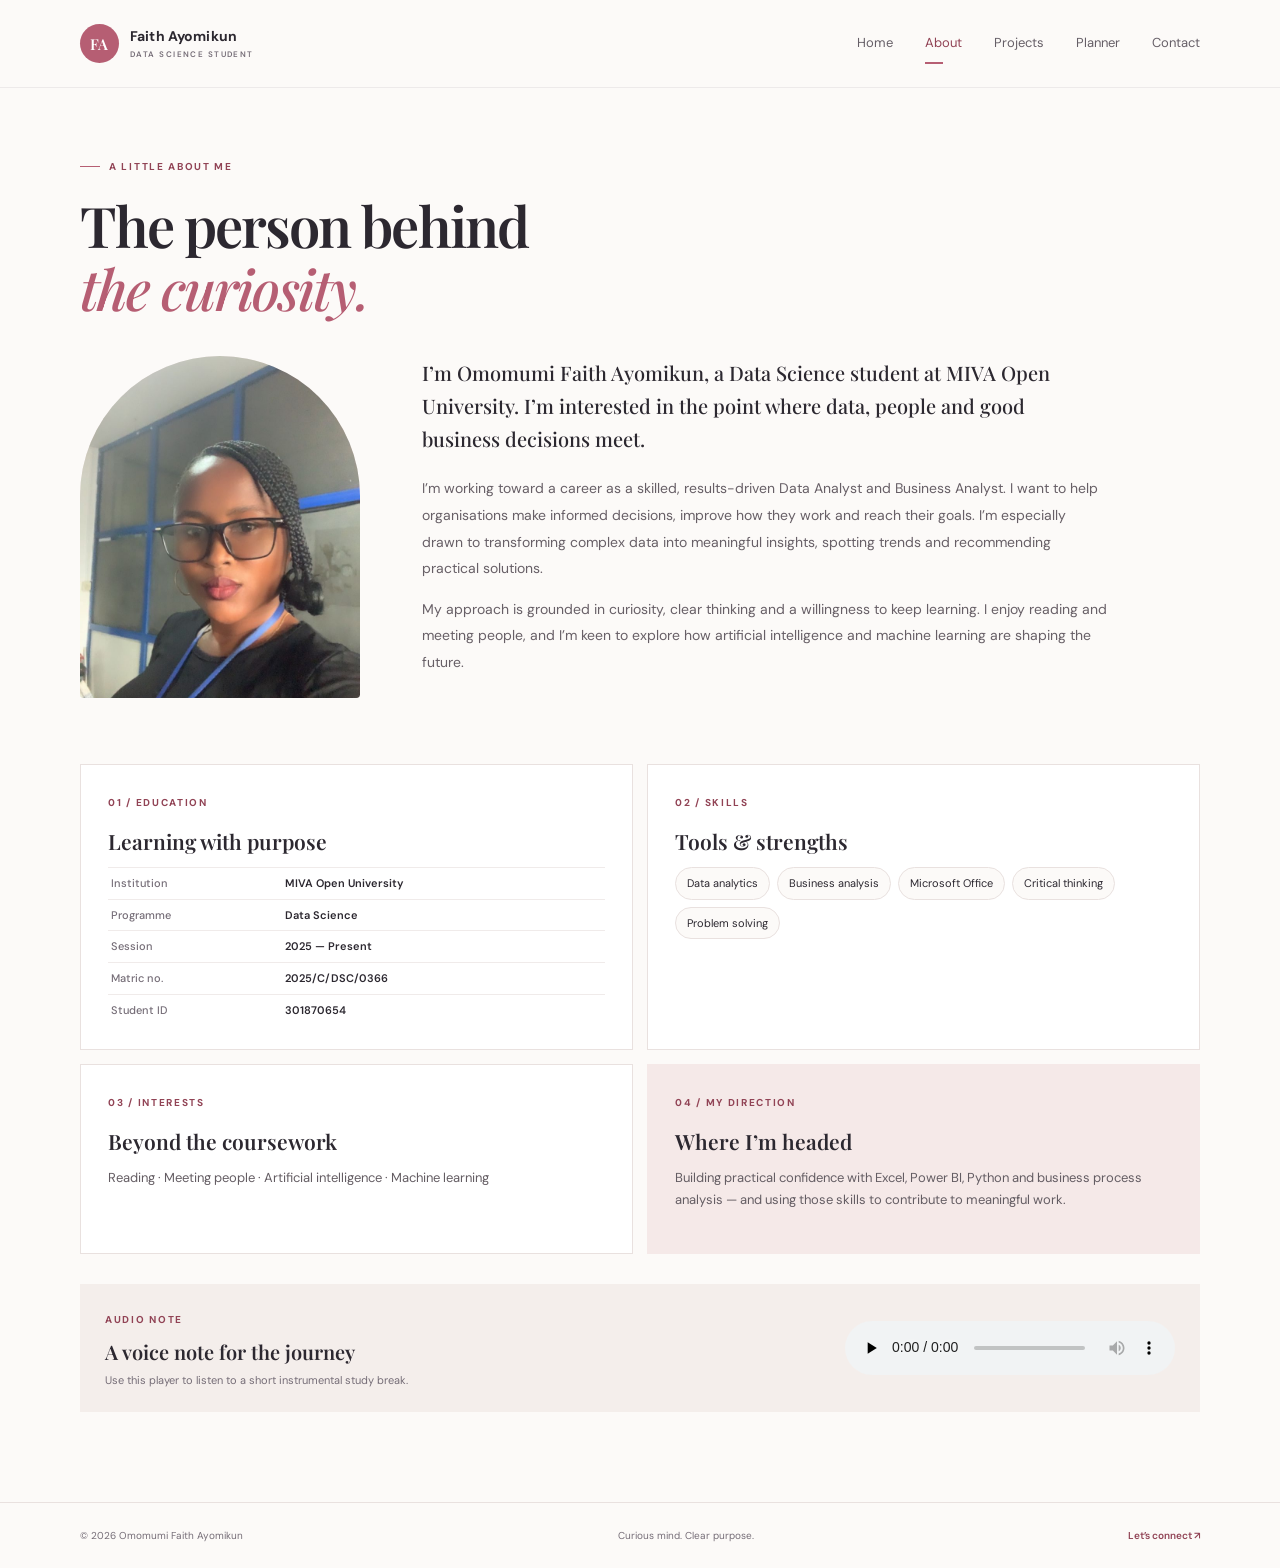
==== about.html @ 812295af "done" ====
<!doctype html><html lang="en"><head><meta charset="utf-8"><meta name="viewport" content="width=device-width, initial-scale=1"><meta name="description" content="About Omomumi Faith Ayomikun, her education, skills and aspirations."><title>About | Omomumi Faith Ayomikun</title><link rel="preconnect" href="https://fonts.googleapis.com"><link rel="preconnect" href="https://fonts.gstatic.com" crossorigin><link href="https://fonts.googleapis.com/css2?family=DM+Sans:wght@400;500;600;700&family=Playfair+Display:wght@500;600;700&display=swap" rel="stylesheet"><link rel="stylesheet" href="css/style.css"><script src="js/script.js" defer></script></head><body><header class="site-header"><a class="brand" href="index.html"><span class="brand-mark">FA</span><span>Faith Ayomikun<small>DATA SCIENCE STUDENT</small></span></a><button class="menu-toggle" aria-label="Open navigation" aria-expanded="false">☰</button><nav class="nav"><a href="index.html">Home</a><a class="active" href="about.html">About</a><a href="projects.html">Projects</a><a href="planner.html">Planner</a><a href="contact.html">Contact</a></nav></header><main class="wrap inner-page"><p class="eyebrow"><span></span> A LITTLE ABOUT ME</p><h1 class="page-title">The person behind<br><em>the curiosity.</em></h1><div class="about-layout"><div class="about-photo"><img src="assets/faith.jpg" alt="Omomumi Faith Ayomikun"></div><div class="about-text"><p class="lead">I’m Omomumi Faith Ayomikun, a Data Science student at MIVA Open University. I’m interested in the point where data, people and good business decisions meet.</p><p>I’m working toward a career as a skilled, results-driven Data Analyst and Business Analyst. I want to help organisations make informed decisions, improve how they work and reach their goals. I’m especially drawn to transforming complex data into meaningful insights, spotting trends and recommending practical solutions.</p><p>My approach is grounded in curiosity, clear thinking and a willingness to keep learning. I enjoy reading and meeting people, and I’m keen to explore how artificial intelligence and machine learning are shaping the future.</p></div></div><section class="detail-grid"><article class="detail-card"><span class="card-number">01 / EDUCATION</span><h2>Learning with purpose</h2><table class="academic-table"><tbody><tr><th>Institution</th><td>MIVA Open University</td></tr><tr><th>Programme</th><td>Data Science</td></tr><tr><th>Session</th><td>2025 — Present</td></tr><tr><th>Matric no.</th><td>2025/C/DSC/0366</td></tr><tr><th>Student ID</th><td>301870654</td></tr></tbody></table></article><article class="detail-card"><span class="card-number">02 / SKILLS</span><h2>Tools & strengths</h2><div class="skill-list"><span>Data analytics</span><span>Business analysis</span><span>Microsoft Office</span><span>Critical thinking</span><span>Problem solving</span></div></article><article class="detail-card"><span class="card-number">03 / INTERESTS</span><h2>Beyond the coursework</h2><p>Reading · Meeting people · Artificial intelligence · Machine learning</p></article><article class="detail-card aspiration"><span class="card-number">04 / MY DIRECTION</span><h2>Where I’m headed</h2><p>Building practical confidence with Excel, Power BI, Python and business process analysis — and using those skills to contribute to meaningful work.</p></article></section><section class="audio-note"><div><span class="card-number">AUDIO NOTE</span><h2>A voice note for the journey</h2><p>Use this player to listen to a short instrumental study break.</p></div><audio controls preload="none" aria-label="Short instrumental study break"><source src="assets/study-break.wav" type="audio/wav">Your browser does not support audio playback.</audio></section></main><footer class="site-footer"><div class="wrap footer-inner"><span>© <span data-year></span> Omomumi Faith Ayomikun</span><span>Curious mind. Clear purpose.</span><a href="contact.html">Let’s connect ↗</a></div></footer></body></html>
---- css/style.css ----
:root{--ink:#2c2830;--muted:#756d77;--rose:#b65e73;--rose-dark:#914355;--blush:#f5e9e8;--paper:#fcfaf8;--white:#fff;--line:#e9e1df;--sage:#e8eee7;--lilac:#eeebf4;--serif:'Playfair Display',Georgia,serif;--sans:'DM Sans',Arial,sans-serif}*{box-sizing:border-box}html{scroll-behavior:smooth}body{margin:0;background:var(--paper);color:var(--ink);font-family:var(--sans);font-size:15px;line-height:1.7}a{color:inherit;text-decoration:none}button,input,textarea{font:inherit}.wrap{width:min(1120px,calc(100% - 48px));margin-inline:auto}.site-header{height:88px;padding:0 max(24px,calc((100% - 1120px)/2));display:flex;align-items:center;justify-content:space-between;border-bottom:1px solid rgba(44,40,48,.07);background:rgba(252,250,248,.94);position:relative;z-index:5}.brand{display:flex;align-items:center;gap:11px;font-weight:700;font-size:14px;line-height:1.2;letter-spacing:.01em}.brand-mark{width:39px;height:39px;background:var(--rose);border-radius:50%;color:#fff;display:grid;place-items:center;font-family:var(--serif);font-size:15px;font-weight:600}.brand small{display:block;font-size:8px;letter-spacing:.18em;color:var(--muted);font-weight:600;margin-top:5px}.nav{display:flex;gap:32px;align-items:center}.nav a{font-size:13px;color:#665f67;transition:color .2s;position:relative}.nav a:hover,.nav a.active{color:var(--rose-dark)}.nav a.active:after{content:'';position:absolute;bottom:-9px;left:0;width:18px;height:2px;background:var(--rose)}.menu-toggle{display:none;border:0;background:none;color:var(--ink);font-size:24px}.hero{display:grid;grid-template-columns:1.05fr .95fr;gap:80px;align-items:center;padding-top:72px;padding-bottom:80px;min-height:620px}.eyebrow,.section-kicker,.card-number{font-size:10px;letter-spacing:.17em;font-weight:700;color:var(--rose-dark)}.eyebrow{display:flex;gap:9px;align-items:center}.eyebrow span{display:inline-block;width:20px;height:1px;background:var(--rose)}h1,h2,p{margin-top:0}.hero h1,.page-title{font:600 clamp(42px,5vw,66px)/1.12 var(--serif);letter-spacing:-.035em;margin:27px 0 18px}.hero h1 em,.page-title em,.home-about h2 em{font-weight:500;color:var(--rose);font-style:italic}.intro{font-size:17px;line-height:1.8;color:#615b62;max-width:475px}.intro strong{color:var(--ink);font-weight:600}.hero-actions{display:flex;align-items:center;gap:27px;margin-top:29px}.button{border:0;background:var(--rose);color:white;border-radius:3px;padding:13px 20px;display:inline-flex;align-items:center;justify-content:center;gap:19px;font-size:12px;font-weight:600;cursor:pointer;transition:background .2s,transform .2s}.button:hover{background:var(--rose-dark);transform:translateY(-2px)}.text-link,.under-link{font-size:12px;font-weight:600}.text-link span,.under-link span{color:var(--rose);margin-left:7px}.quick-facts{display:flex;gap:30px;margin-top:58px;padding-top:19px;border-top:1px solid var(--line)}.quick-facts div{display:flex;flex-direction:column}.quick-facts strong{font-size:12px;font-weight:600}.quick-facts span{color:var(--muted);font-size:10px;margin-top:2px}.portrait-wrap{position:relative;width:min(100%,405px);justify-self:end;padding:0 17px 18px 0}.portrait-frame{height:490px;background:var(--blush);overflow:hidden;position:relative;border-radius:190px 190px 4px 4px}.portrait-frame img{width:100%;height:100%;object-fit:cover;object-position:center 31%;display:block;filter:saturate(.86)}.portrait-wrap:after{content:'';position:absolute;inset:13px 0 0 13px;border:1px solid #d9b4b7;border-radius:190px 190px 4px 4px;z-index:-1}.portrait-note{position:absolute;bottom:45px;left:-52px;background:#fff;padding:15px 19px;box-shadow:0 8px 35px #382d3212;display:flex;align-items:center;gap:12px;font:12px/1.55 var(--serif);color:#514850}.note-star{color:var(--rose);font-size:22px}.decor-one{position:absolute;right:-21px;top:34px;color:var(--rose);font-size:30px}.home-about{background:#f4eeeb;padding:58px 0 66px}.home-about-inner>.eyebrow{margin-bottom:25px}.home-about-grid{display:grid;grid-template-columns:1fr 1fr;gap:90px;align-items:center}.home-about h2,.home-next h2{font:600 36px/1.25 var(--serif);margin:0}.home-about-grid p{color:#665e64;max-width:440px;line-height:1.9}.under-link{display:inline-block;border-bottom:1px solid #c89ca4;padding-bottom:5px}.home-next{padding-top:65px;padding-bottom:72px;display:grid;grid-template-columns:1fr 1fr;gap:80px;align-items:center}.home-next h2{margin:15px 0}.home-next p{color:var(--muted);max-width:430px}.topic-pills{display:flex;flex-wrap:wrap;gap:10px;justify-content:flex-start}.topic-pills span,.skill-list span{font-size:11px;padding:9px 15px;border:1px solid var(--line);border-radius:30px;background:white}.site-footer{border-top:1px solid var(--line);padding:24px 0;color:var(--muted);font-size:10px}.footer-inner{display:flex;align-items:center;justify-content:space-between}.footer-inner a{color:var(--rose-dark);font-weight:600}.inner-page{padding-top:70px;padding-bottom:90px;min-height:calc(100vh - 150px)}.page-title{font-size:56px;margin:19px 0 22px}.about-layout{display:grid;grid-template-columns:280px 1fr;gap:62px;align-items:start;margin:37px 0 66px}.about-photo{height:342px;overflow:hidden;background:var(--blush);border-radius:150px 150px 4px 4px}.about-photo img{width:100%;height:100%;object-fit:cover;object-position:center 30%}.about-text{max-width:685px;color:#675f66;font-size:14px;line-height:1.9}.about-text .lead{font:500 20px/1.65 var(--serif);color:var(--ink)}.detail-grid{display:grid;grid-template-columns:1fr 1fr;gap:14px}.detail-card{background:white;border:1px solid var(--line);padding:24px 27px;min-height:190px}.detail-card h2{font:600 21px var(--serif);margin:12px 0}.detail-card p{font-size:13px;color:#645d63;margin-bottom:8px}.detail-card .muted{font-size:11px;color:var(--muted)}.skill-list{display:flex;flex-wrap:wrap;gap:7px}.skill-list span{padding:6px 11px;background:var(--paper)}.aspiration{background:var(--blush);border-color:var(--blush)}.page-intro{max-width:570px;color:var(--muted);line-height:1.8;margin-bottom:38px}.project-grid{display:grid;grid-template-columns:repeat(3,1fr);gap:20px}.project-card{background:#fff;border:1px solid var(--line);transition:transform .25s,box-shadow .25s}.project-card:hover{transform:translateY(-4px);box-shadow:0 14px 32px #342b3010}.project-art{height:240px;position:relative;overflow:hidden;padding:18px 20px}.art-rose{background:#f2dfe0;color:#975b67}.art-lilac{background:#e7e1ef;color:#756487}.art-sage{background:#e3ebe2;color:#627760}.art-label{font-size:9px;letter-spacing:.15em;font-weight:700;opacity:.8}.chart-bars{position:absolute;inset:82px 28px 54px;display:flex;align-items:end;gap:12px;border-bottom:1px solid currentColor}.chart-bars i{flex:1;height:var(--h);background:currentColor;opacity:.48;border-radius:4px 4px 0 0}.art-caption{position:absolute;left:21px;bottom:15px;font:500 18px/1.2 var(--serif)}.dash-mock{position:absolute;left:50%;top:55px;transform:translateX(-50%);width:74%;background:#ffffff9c;border-radius:8px;padding:14px 17px 3px}.dash-stat{display:flex;justify-content:space-between;align-items:center}.dash-stat small{font-size:7px;letter-spacing:.12em}.dash-stat strong{font-size:19px}.dash-mock svg{width:100%;height:80px;color:#8b769e}.process-flow{position:absolute;top:76px;left:19px;right:19px;display:flex;justify-content:center;align-items:center;gap:8px}.process-flow span{background:#fff9;padding:8px 9px;border-radius:2px;font-size:9px}.process-flow b{font-size:11px}.project-body{padding:21px 21px 23px}.project-type{font-size:8px;letter-spacing:.13em;color:var(--rose-dark);font-weight:700}.project-body h2{font:600 21px var(--serif);margin:10px 0}.project-body p{font-size:12px;color:var(--muted);line-height:1.8;min-height:67px}.project-body .under-link{font-size:10px}.project-note{font-size:11px;color:var(--muted);margin-top:24px}.planner-page .page-intro{margin-bottom:30px}.planner-card{max-width:820px;margin:0 auto;background:white;border:1px solid var(--line);padding:30px 34px}.planner-top{display:flex;justify-content:space-between;align-items:center;border-bottom:1px solid var(--line);padding-bottom:20px}.planner-top h2,.form-heading h2{font:600 25px var(--serif);margin:7px 0 0}.task-count{display:flex;align-items:baseline;gap:7px;color:var(--muted);font-size:11px}.task-count strong{font:600 26px var(--serif);color:var(--rose)}.task-form{display:grid;grid-template-columns:1fr 150px auto;gap:10px;margin:23px 0}.task-form input,.contact-form input,.contact-form textarea{border:1px solid var(--line);background:#fdfcfb;padding:12px 13px;color:var(--ink);outline:none;border-radius:2px;font-size:12px}.task-form input:focus,.contact-form input:focus,.contact-form textarea:focus{border-color:#c88e9a;box-shadow:0 0 0 3px #b65e7312}.task-form input[type=date]{font-size:11px;color:var(--muted)}.task-form .button{padding:10px 16px}.task-list{list-style:none;padding:0;margin:0}.task-item{display:flex;align-items:center;gap:13px;padding:14px 4px;border-bottom:1px solid #f0ebea}.task-item input[type=checkbox]{accent-color:var(--rose);width:16px;height:16px}.task-text{flex:1;font-size:13px}.task-item.completed .task-text{text-decoration:line-through;color:#aaa}.task-due{font-size:10px;color:var(--muted)}.delete-task{border:0;background:none;color:#9c888c;font-size:18px;cursor:pointer}.empty-state{text-align:center;padding:29px 0;color:var(--muted);font-size:12px}.empty-state>span{font-size:25px;color:#c68c98}.empty-state p{margin:6px 0}.planner-foot{border-top:1px solid var(--line);padding-top:15px;display:flex;justify-content:space-between;align-items:center;font-size:10px;color:var(--muted)}.quiet-button{border:0;background:none;color:var(--rose-dark);font-size:10px;cursor:pointer}.contact-layout{display:grid;grid-template-columns:1fr 1fr;gap:90px;align-items:start;margin-top:20px}.contact-layout .page-title{margin-top:0}.contact-detail{display:flex;gap:13px;align-items:center;margin-top:21px}.contact-icon{width:34px;height:34px;border-radius:50%;background:var(--blush);color:var(--rose);display:grid;place-items:center}.contact-detail small{display:block;font-size:9px;letter-spacing:.15em;color:var(--muted);font-weight:700}.contact-detail div> :last-child{font-size:12px}.contact-form{background:white;border:1px solid var(--line);padding:28px 30px}.form-heading{margin-bottom:19px}.contact-form>label{font-size:11px;font-weight:600;display:block;margin:13px 0 5px}.contact-form input,.contact-form textarea{display:block;width:100%;resize:vertical}.contact-form .button{margin-top:8px}.form-feedback{font-size:11px;min-height:17px;margin:8px 0;color:#a34051}.form-feedback.success{color:#517650}.form-note{font-size:9px;color:#958c92;margin:14px 0 0}.sr-only{position:absolute;width:1px;height:1px;padding:0;margin:-1px;overflow:hidden;clip:rect(0,0,0,0);white-space:nowrap;border:0}body{animation:fade-in .45s ease both}@keyframes fade-in{from{opacity:.65;transform:translateY(3px)}to{opacity:1;transform:none}}@media(max-width:800px){.hero{gap:35px;min-height:unset;padding-top:54px;padding-bottom:60px}.portrait-frame{height:400px}.quick-facts{gap:16px}.home-about-grid,.home-next{gap:36px}.about-layout{grid-template-columns:220px 1fr;gap:35px}.project-grid{gap:12px}.project-art{height:200px}.project-body{padding:17px}.contact-layout{gap:35px}}@media(max-width:640px){.wrap{width:min(100% - 36px,500px)}.site-header{height:72px;padding:0 18px}.menu-toggle{display:block}.nav{display:none;position:absolute;top:71px;left:0;right:0;background:var(--paper);padding:18px 22px 22px;border-bottom:1px solid var(--line);flex-direction:column;align-items:flex-start;gap:17px}.nav.open{display:flex}.nav a.active:after{display:none}.hero{grid-template-columns:1fr;gap:38px;padding-top:42px;padding-bottom:46px}.hero h1,.page-title{font-size:45px}.intro{font-size:15px}.hero-actions{gap:18px;flex-wrap:wrap}.quick-facts{justify-content:space-between;margin-top:37px;gap:10px}.quick-facts strong{font-size:10px}.quick-facts span{font-size:9px}.portrait-wrap{width:min(82%,330px);justify-self:center;margin-right:7px}.portrait-frame{height:390px}.portrait-note{left:-35px;bottom:36px;padding:12px}.decor-one{right:-20px}.home-about{padding:42px 0}.home-about-grid,.home-next{grid-template-columns:1fr;gap:20px}.home-about h2,.home-next h2{font-size:30px}.home-next{padding-top:44px;padding-bottom:50px}.footer-inner{flex-wrap:wrap;gap:10px}.footer-inner span:nth-child(2){display:none}.inner-page{padding-top:45px;padding-bottom:60px}.about-layout{grid-template-columns:1fr;gap:23px;margin:25px 0 40px}.about-photo{width:210px;height:265px}.about-text .lead{font-size:18px}.detail-grid{grid-template-columns:1fr}.detail-card{min-height:unset}.project-grid{grid-template-columns:1fr}.project-art{height:235px}.project-body p{min-height:unset}.page-intro{margin-bottom:27px}.planner-card{padding:20px 17px}.planner-top{align-items:flex-start;gap:12px}.planner-top h2{font-size:20px}.task-form{grid-template-columns:1fr 1fr}.task-form input:first-of-type{grid-column:1/-1}.task-form .button{grid-column:1/-1}.contact-layout{grid-template-columns:1fr;gap:32px}.contact-form{padding:22px 19px}.contact-layout .page-title{font-size:43px}}@media(prefers-reduced-motion:reduce){*,*:before,*:after{scroll-behavior:auto!important;animation-duration:.01ms!important;animation-iteration-count:1!important;transition-duration:.01ms!important}}
.academic-table{border-collapse:collapse;width:100%;font-size:11px}.academic-table th,.academic-table td{text-align:left;border-top:1px solid #f0ebea;padding:6px 3px}.academic-table th{color:var(--muted);font-weight:500;width:35%}.academic-table td{font-weight:600}.audio-note{margin-top:30px;padding:22px 25px;background:#f4eeeb;display:flex;align-items:center;justify-content:space-between;gap:20px}.audio-note h2{font:600 20px var(--serif);margin:6px 0}.audio-note p{font-size:11px;color:var(--muted);margin:0}.audio-note audio{width:min(100%,330px)}@media(max-width:640px){.audio-note{align-items:flex-start;flex-direction:column}}
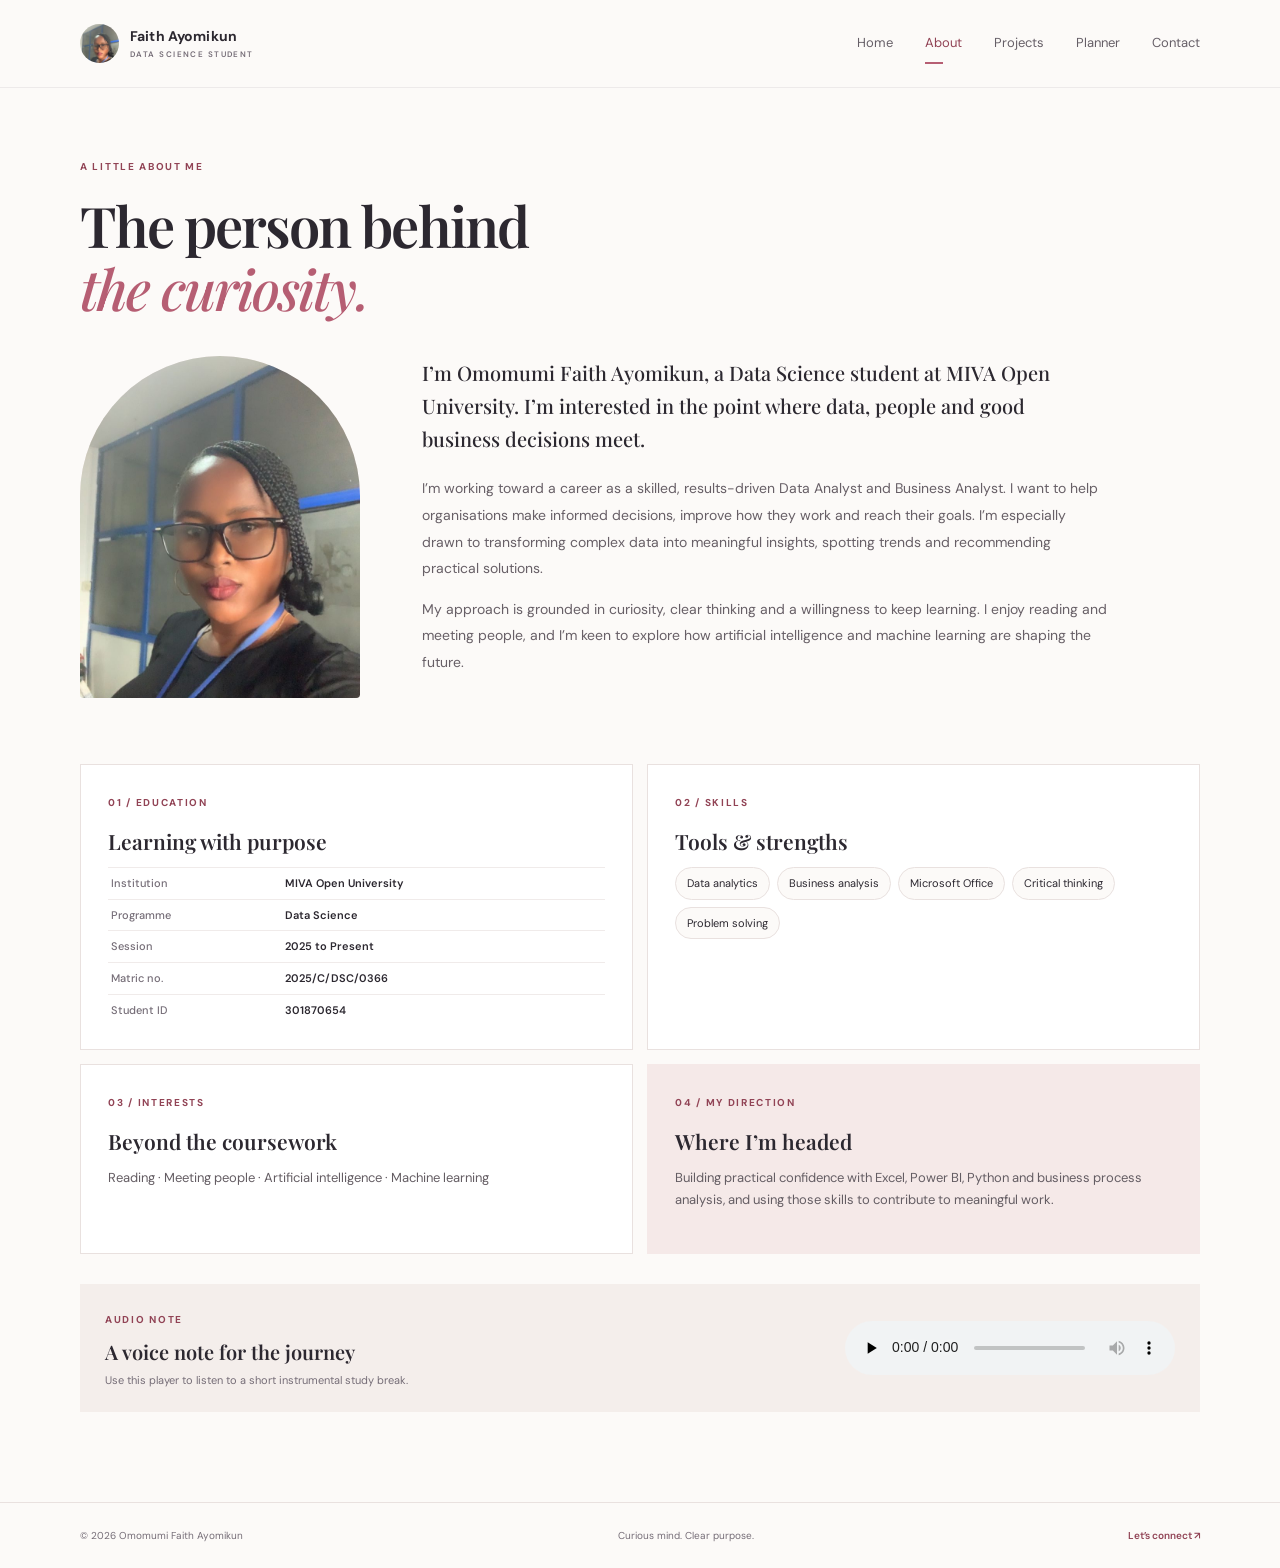
==== commit 6c063f90: "done" ====
--- a/about.html
+++ b/about.html
@@ -1 +1 @@
-<!doctype html><html lang="en"><head><meta charset="utf-8"><meta name="viewport" content="width=device-width, initial-scale=1"><meta name="description" content="About Omomumi Faith Ayomikun, her education, skills and aspirations."><title>About | Omomumi Faith Ayomikun</title><link rel="preconnect" href="https://fonts.googleapis.com"><link rel="preconnect" href="https://fonts.gstatic.com" crossorigin><link href="https://fonts.googleapis.com/css2?family=DM+Sans:wght@400;500;600;700&family=Playfair+Display:wght@500;600;700&display=swap" rel="stylesheet"><link rel="stylesheet" href="css/style.css"><script src="js/script.js" defer></script></head><body><header class="site-header"><a class="brand" href="index.html"><span class="brand-mark">FA</span><span>Faith Ayomikun<small>DATA SCIENCE STUDENT</small></span></a><button class="menu-toggle" aria-label="Open navigation" aria-expanded="false">☰</button><nav class="nav"><a href="index.html">Home</a><a class="active" href="about.html">About</a><a href="projects.html">Projects</a><a href="planner.html">Planner</a><a href="contact.html">Contact</a></nav></header><main class="wrap inner-page"><p class="eyebrow"><span></span> A LITTLE ABOUT ME</p><h1 class="page-title">The person behind<br><em>the curiosity.</em></h1><div class="about-layout"><div class="about-photo"><img src="assets/faith.jpg" alt="Omomumi Faith Ayomikun"></div><div class="about-text"><p class="lead">I’m Omomumi Faith Ayomikun, a Data Science student at MIVA Open University. I’m interested in the point where data, people and good business decisions meet.</p><p>I’m working toward a career as a skilled, results-driven Data Analyst and Business Analyst. I want to help organisations make informed decisions, improve how they work and reach their goals. I’m especially drawn to transforming complex data into meaningful insights, spotting trends and recommending practical solutions.</p><p>My approach is grounded in curiosity, clear thinking and a willingness to keep learning. I enjoy reading and meeting people, and I’m keen to explore how artificial intelligence and machine learning are shaping the future.</p></div></div><section class="detail-grid"><article class="detail-card"><span class="card-number">01 / EDUCATION</span><h2>Learning with purpose</h2><table class="academic-table"><tbody><tr><th>Institution</th><td>MIVA Open University</td></tr><tr><th>Programme</th><td>Data Science</td></tr><tr><th>Session</th><td>2025 — Present</td></tr><tr><th>Matric no.</th><td>2025/C/DSC/0366</td></tr><tr><th>Student ID</th><td>301870654</td></tr></tbody></table></article><article class="detail-card"><span class="card-number">02 / SKILLS</span><h2>Tools & strengths</h2><div class="skill-list"><span>Data analytics</span><span>Business analysis</span><span>Microsoft Office</span><span>Critical thinking</span><span>Problem solving</span></div></article><article class="detail-card"><span class="card-number">03 / INTERESTS</span><h2>Beyond the coursework</h2><p>Reading · Meeting people · Artificial intelligence · Machine learning</p></article><article class="detail-card aspiration"><span class="card-number">04 / MY DIRECTION</span><h2>Where I’m headed</h2><p>Building practical confidence with Excel, Power BI, Python and business process analysis — and using those skills to contribute to meaningful work.</p></article></section><section class="audio-note"><div><span class="card-number">AUDIO NOTE</span><h2>A voice note for the journey</h2><p>Use this player to listen to a short instrumental study break.</p></div><audio controls preload="none" aria-label="Short instrumental study break"><source src="assets/study-break.wav" type="audio/wav">Your browser does not support audio playback.</audio></section></main><footer class="site-footer"><div class="wrap footer-inner"><span>© <span data-year></span> Omomumi Faith Ayomikun</span><span>Curious mind. Clear purpose.</span><a href="contact.html">Let’s connect ↗</a></div></footer></body></html>
+<!doctype html><html lang="en"><head><meta charset="utf-8"><meta name="viewport" content="width=device-width, initial-scale=1"><meta name="description" content="About Omomumi Faith Ayomikun, her education, skills and aspirations."><title>About | Omomumi Faith Ayomikun</title><link rel="preconnect" href="https://fonts.googleapis.com"><link rel="preconnect" href="https://fonts.gstatic.com" crossorigin><link href="https://fonts.googleapis.com/css2?family=DM+Sans:wght@400;500;600;700&family=Playfair+Display:wght@500;600;700&display=swap" rel="stylesheet"><link rel="stylesheet" href="css/style.css"><script src="js/script.js" defer></script></head><body><header class="site-header"><a class="brand" href="index.html"><img class="brand-mark" src="assets/faith.jpg" alt=""><span>Faith Ayomikun<small>DATA SCIENCE STUDENT</small></span></a><button class="menu-toggle" aria-label="Open navigation" aria-expanded="false">☰</button><nav class="nav"><a href="index.html">Home</a><a class="active" href="about.html">About</a><a href="projects.html">Projects</a><a href="planner.html">Planner</a><a href="contact.html">Contact</a></nav></header><main class="wrap inner-page"><p class="eyebrow">A LITTLE ABOUT ME</p><h1 class="page-title">The person behind<br><em>the curiosity.</em></h1><div class="about-layout"><div class="about-photo"><img src="assets/faith.jpg" alt="Omomumi Faith Ayomikun"></div><div class="about-text"><p class="lead">I’m Omomumi Faith Ayomikun, a Data Science student at MIVA Open University. I’m interested in the point where data, people and good business decisions meet.</p><p>I’m working toward a career as a skilled, results-driven Data Analyst and Business Analyst. I want to help organisations make informed decisions, improve how they work and reach their goals. I’m especially drawn to transforming complex data into meaningful insights, spotting trends and recommending practical solutions.</p><p>My approach is grounded in curiosity, clear thinking and a willingness to keep learning. I enjoy reading and meeting people, and I’m keen to explore how artificial intelligence and machine learning are shaping the future.</p></div></div><section class="detail-grid"><article class="detail-card"><span class="card-number">01 / EDUCATION</span><h2>Learning with purpose</h2><table class="academic-table"><tbody><tr><th>Institution</th><td>MIVA Open University</td></tr><tr><th>Programme</th><td>Data Science</td></tr><tr><th>Session</th><td>2025 to Present</td></tr><tr><th>Matric no.</th><td>2025/C/DSC/0366</td></tr><tr><th>Student ID</th><td>301870654</td></tr></tbody></table></article><article class="detail-card"><span class="card-number">02 / SKILLS</span><h2>Tools & strengths</h2><div class="skill-list"><span>Data analytics</span><span>Business analysis</span><span>Microsoft Office</span><span>Critical thinking</span><span>Problem solving</span></div></article><article class="detail-card"><span class="card-number">03 / INTERESTS</span><h2>Beyond the coursework</h2><p>Reading · Meeting people · Artificial intelligence · Machine learning</p></article><article class="detail-card aspiration"><span class="card-number">04 / MY DIRECTION</span><h2>Where I’m headed</h2><p>Building practical confidence with Excel, Power BI, Python and business process analysis, and using those skills to contribute to meaningful work.</p></article></section><section class="audio-note"><div><span class="card-number">AUDIO NOTE</span><h2>A voice note for the journey</h2><p>Use this player to listen to a short instrumental study break.</p></div><audio controls preload="none" aria-label="Short instrumental study break"><source src="assets/study-break.wav" type="audio/wav">Your browser does not support audio playback.</audio></section></main><footer class="site-footer"><div class="wrap footer-inner"><span>© <span data-year></span> Omomumi Faith Ayomikun</span><span>Curious mind. Clear purpose.</span><a href="contact.html">Let’s connect ↗</a></div></footer></body></html>
--- a/css/style.css
+++ b/css/style.css
@@ -1,2 +1,2 @@
-:root{--ink:#2c2830;--muted:#756d77;--rose:#b65e73;--rose-dark:#914355;--blush:#f5e9e8;--paper:#fcfaf8;--white:#fff;--line:#e9e1df;--sage:#e8eee7;--lilac:#eeebf4;--serif:'Playfair Display',Georgia,serif;--sans:'DM Sans',Arial,sans-serif}*{box-sizing:border-box}html{scroll-behavior:smooth}body{margin:0;background:var(--paper);color:var(--ink);font-family:var(--sans);font-size:15px;line-height:1.7}a{color:inherit;text-decoration:none}button,input,textarea{font:inherit}.wrap{width:min(1120px,calc(100% - 48px));margin-inline:auto}.site-header{height:88px;padding:0 max(24px,calc((100% - 1120px)/2));display:flex;align-items:center;justify-content:space-between;border-bottom:1px solid rgba(44,40,48,.07);background:rgba(252,250,248,.94);position:relative;z-index:5}.brand{display:flex;align-items:center;gap:11px;font-weight:700;font-size:14px;line-height:1.2;letter-spacing:.01em}.brand-mark{width:39px;height:39px;background:var(--rose);border-radius:50%;color:#fff;display:grid;place-items:center;font-family:var(--serif);font-size:15px;font-weight:600}.brand small{display:block;font-size:8px;letter-spacing:.18em;color:var(--muted);font-weight:600;margin-top:5px}.nav{display:flex;gap:32px;align-items:center}.nav a{font-size:13px;color:#665f67;transition:color .2s;position:relative}.nav a:hover,.nav a.active{color:var(--rose-dark)}.nav a.active:after{content:'';position:absolute;bottom:-9px;left:0;width:18px;height:2px;background:var(--rose)}.menu-toggle{display:none;border:0;background:none;color:var(--ink);font-size:24px}.hero{display:grid;grid-template-columns:1.05fr .95fr;gap:80px;align-items:center;padding-top:72px;padding-bottom:80px;min-height:620px}.eyebrow,.section-kicker,.card-number{font-size:10px;letter-spacing:.17em;font-weight:700;color:var(--rose-dark)}.eyebrow{display:flex;gap:9px;align-items:center}.eyebrow span{display:inline-block;width:20px;height:1px;background:var(--rose)}h1,h2,p{margin-top:0}.hero h1,.page-title{font:600 clamp(42px,5vw,66px)/1.12 var(--serif);letter-spacing:-.035em;margin:27px 0 18px}.hero h1 em,.page-title em,.home-about h2 em{font-weight:500;color:var(--rose);font-style:italic}.intro{font-size:17px;line-height:1.8;color:#615b62;max-width:475px}.intro strong{color:var(--ink);font-weight:600}.hero-actions{display:flex;align-items:center;gap:27px;margin-top:29px}.button{border:0;background:var(--rose);color:white;border-radius:3px;padding:13px 20px;display:inline-flex;align-items:center;justify-content:center;gap:19px;font-size:12px;font-weight:600;cursor:pointer;transition:background .2s,transform .2s}.button:hover{background:var(--rose-dark);transform:translateY(-2px)}.text-link,.under-link{font-size:12px;font-weight:600}.text-link span,.under-link span{color:var(--rose);margin-left:7px}.quick-facts{display:flex;gap:30px;margin-top:58px;padding-top:19px;border-top:1px solid var(--line)}.quick-facts div{display:flex;flex-direction:column}.quick-facts strong{font-size:12px;font-weight:600}.quick-facts span{color:var(--muted);font-size:10px;margin-top:2px}.portrait-wrap{position:relative;width:min(100%,405px);justify-self:end;padding:0 17px 18px 0}.portrait-frame{height:490px;background:var(--blush);overflow:hidden;position:relative;border-radius:190px 190px 4px 4px}.portrait-frame img{width:100%;height:100%;object-fit:cover;object-position:center 31%;display:block;filter:saturate(.86)}.portrait-wrap:after{content:'';position:absolute;inset:13px 0 0 13px;border:1px solid #d9b4b7;border-radius:190px 190px 4px 4px;z-index:-1}.portrait-note{position:absolute;bottom:45px;left:-52px;background:#fff;padding:15px 19px;box-shadow:0 8px 35px #382d3212;display:flex;align-items:center;gap:12px;font:12px/1.55 var(--serif);color:#514850}.note-star{color:var(--rose);font-size:22px}.decor-one{position:absolute;right:-21px;top:34px;color:var(--rose);font-size:30px}.home-about{background:#f4eeeb;padding:58px 0 66px}.home-about-inner>.eyebrow{margin-bottom:25px}.home-about-grid{display:grid;grid-template-columns:1fr 1fr;gap:90px;align-items:center}.home-about h2,.home-next h2{font:600 36px/1.25 var(--serif);margin:0}.home-about-grid p{color:#665e64;max-width:440px;line-height:1.9}.under-link{display:inline-block;border-bottom:1px solid #c89ca4;padding-bottom:5px}.home-next{padding-top:65px;padding-bottom:72px;display:grid;grid-template-columns:1fr 1fr;gap:80px;align-items:center}.home-next h2{margin:15px 0}.home-next p{color:var(--muted);max-width:430px}.topic-pills{display:flex;flex-wrap:wrap;gap:10px;justify-content:flex-start}.topic-pills span,.skill-list span{font-size:11px;padding:9px 15px;border:1px solid var(--line);border-radius:30px;background:white}.site-footer{border-top:1px solid var(--line);padding:24px 0;color:var(--muted);font-size:10px}.footer-inner{display:flex;align-items:center;justify-content:space-between}.footer-inner a{color:var(--rose-dark);font-weight:600}.inner-page{padding-top:70px;padding-bottom:90px;min-height:calc(100vh - 150px)}.page-title{font-size:56px;margin:19px 0 22px}.about-layout{display:grid;grid-template-columns:280px 1fr;gap:62px;align-items:start;margin:37px 0 66px}.about-photo{height:342px;overflow:hidden;background:var(--blush);border-radius:150px 150px 4px 4px}.about-photo img{width:100%;height:100%;object-fit:cover;object-position:center 30%}.about-text{max-width:685px;color:#675f66;font-size:14px;line-height:1.9}.about-text .lead{font:500 20px/1.65 var(--serif);color:var(--ink)}.detail-grid{display:grid;grid-template-columns:1fr 1fr;gap:14px}.detail-card{background:white;border:1px solid var(--line);padding:24px 27px;min-height:190px}.detail-card h2{font:600 21px var(--serif);margin:12px 0}.detail-card p{font-size:13px;color:#645d63;margin-bottom:8px}.detail-card .muted{font-size:11px;color:var(--muted)}.skill-list{display:flex;flex-wrap:wrap;gap:7px}.skill-list span{padding:6px 11px;background:var(--paper)}.aspiration{background:var(--blush);border-color:var(--blush)}.page-intro{max-width:570px;color:var(--muted);line-height:1.8;margin-bottom:38px}.project-grid{display:grid;grid-template-columns:repeat(3,1fr);gap:20px}.project-card{background:#fff;border:1px solid var(--line);transition:transform .25s,box-shadow .25s}.project-card:hover{transform:translateY(-4px);box-shadow:0 14px 32px #342b3010}.project-art{height:240px;position:relative;overflow:hidden;padding:18px 20px}.art-rose{background:#f2dfe0;color:#975b67}.art-lilac{background:#e7e1ef;color:#756487}.art-sage{background:#e3ebe2;color:#627760}.art-label{font-size:9px;letter-spacing:.15em;font-weight:700;opacity:.8}.chart-bars{position:absolute;inset:82px 28px 54px;display:flex;align-items:end;gap:12px;border-bottom:1px solid currentColor}.chart-bars i{flex:1;height:var(--h);background:currentColor;opacity:.48;border-radius:4px 4px 0 0}.art-caption{position:absolute;left:21px;bottom:15px;font:500 18px/1.2 var(--serif)}.dash-mock{position:absolute;left:50%;top:55px;transform:translateX(-50%);width:74%;background:#ffffff9c;border-radius:8px;padding:14px 17px 3px}.dash-stat{display:flex;justify-content:space-between;align-items:center}.dash-stat small{font-size:7px;letter-spacing:.12em}.dash-stat strong{font-size:19px}.dash-mock svg{width:100%;height:80px;color:#8b769e}.process-flow{position:absolute;top:76px;left:19px;right:19px;display:flex;justify-content:center;align-items:center;gap:8px}.process-flow span{background:#fff9;padding:8px 9px;border-radius:2px;font-size:9px}.process-flow b{font-size:11px}.project-body{padding:21px 21px 23px}.project-type{font-size:8px;letter-spacing:.13em;color:var(--rose-dark);font-weight:700}.project-body h2{font:600 21px var(--serif);margin:10px 0}.project-body p{font-size:12px;color:var(--muted);line-height:1.8;min-height:67px}.project-body .under-link{font-size:10px}.project-note{font-size:11px;color:var(--muted);margin-top:24px}.planner-page .page-intro{margin-bottom:30px}.planner-card{max-width:820px;margin:0 auto;background:white;border:1px solid var(--line);padding:30px 34px}.planner-top{display:flex;justify-content:space-between;align-items:center;border-bottom:1px solid var(--line);padding-bottom:20px}.planner-top h2,.form-heading h2{font:600 25px var(--serif);margin:7px 0 0}.task-count{display:flex;align-items:baseline;gap:7px;color:var(--muted);font-size:11px}.task-count strong{font:600 26px var(--serif);color:var(--rose)}.task-form{display:grid;grid-template-columns:1fr 150px auto;gap:10px;margin:23px 0}.task-form input,.contact-form input,.contact-form textarea{border:1px solid var(--line);background:#fdfcfb;padding:12px 13px;color:var(--ink);outline:none;border-radius:2px;font-size:12px}.task-form input:focus,.contact-form input:focus,.contact-form textarea:focus{border-color:#c88e9a;box-shadow:0 0 0 3px #b65e7312}.task-form input[type=date]{font-size:11px;color:var(--muted)}.task-form .button{padding:10px 16px}.task-list{list-style:none;padding:0;margin:0}.task-item{display:flex;align-items:center;gap:13px;padding:14px 4px;border-bottom:1px solid #f0ebea}.task-item input[type=checkbox]{accent-color:var(--rose);width:16px;height:16px}.task-text{flex:1;font-size:13px}.task-item.completed .task-text{text-decoration:line-through;color:#aaa}.task-due{font-size:10px;color:var(--muted)}.delete-task{border:0;background:none;color:#9c888c;font-size:18px;cursor:pointer}.empty-state{text-align:center;padding:29px 0;color:var(--muted);font-size:12px}.empty-state>span{font-size:25px;color:#c68c98}.empty-state p{margin:6px 0}.planner-foot{border-top:1px solid var(--line);padding-top:15px;display:flex;justify-content:space-between;align-items:center;font-size:10px;color:var(--muted)}.quiet-button{border:0;background:none;color:var(--rose-dark);font-size:10px;cursor:pointer}.contact-layout{display:grid;grid-template-columns:1fr 1fr;gap:90px;align-items:start;margin-top:20px}.contact-layout .page-title{margin-top:0}.contact-detail{display:flex;gap:13px;align-items:center;margin-top:21px}.contact-icon{width:34px;height:34px;border-radius:50%;background:var(--blush);color:var(--rose);display:grid;place-items:center}.contact-detail small{display:block;font-size:9px;letter-spacing:.15em;color:var(--muted);font-weight:700}.contact-detail div> :last-child{font-size:12px}.contact-form{background:white;border:1px solid var(--line);padding:28px 30px}.form-heading{margin-bottom:19px}.contact-form>label{font-size:11px;font-weight:600;display:block;margin:13px 0 5px}.contact-form input,.contact-form textarea{display:block;width:100%;resize:vertical}.contact-form .button{margin-top:8px}.form-feedback{font-size:11px;min-height:17px;margin:8px 0;color:#a34051}.form-feedback.success{color:#517650}.form-note{font-size:9px;color:#958c92;margin:14px 0 0}.sr-only{position:absolute;width:1px;height:1px;padding:0;margin:-1px;overflow:hidden;clip:rect(0,0,0,0);white-space:nowrap;border:0}body{animation:fade-in .45s ease both}@keyframes fade-in{from{opacity:.65;transform:translateY(3px)}to{opacity:1;transform:none}}@media(max-width:800px){.hero{gap:35px;min-height:unset;padding-top:54px;padding-bottom:60px}.portrait-frame{height:400px}.quick-facts{gap:16px}.home-about-grid,.home-next{gap:36px}.about-layout{grid-template-columns:220px 1fr;gap:35px}.project-grid{gap:12px}.project-art{height:200px}.project-body{padding:17px}.contact-layout{gap:35px}}@media(max-width:640px){.wrap{width:min(100% - 36px,500px)}.site-header{height:72px;padding:0 18px}.menu-toggle{display:block}.nav{display:none;position:absolute;top:71px;left:0;right:0;background:var(--paper);padding:18px 22px 22px;border-bottom:1px solid var(--line);flex-direction:column;align-items:flex-start;gap:17px}.nav.open{display:flex}.nav a.active:after{display:none}.hero{grid-template-columns:1fr;gap:38px;padding-top:42px;padding-bottom:46px}.hero h1,.page-title{font-size:45px}.intro{font-size:15px}.hero-actions{gap:18px;flex-wrap:wrap}.quick-facts{justify-content:space-between;margin-top:37px;gap:10px}.quick-facts strong{font-size:10px}.quick-facts span{font-size:9px}.portrait-wrap{width:min(82%,330px);justify-self:center;margin-right:7px}.portrait-frame{height:390px}.portrait-note{left:-35px;bottom:36px;padding:12px}.decor-one{right:-20px}.home-about{padding:42px 0}.home-about-grid,.home-next{grid-template-columns:1fr;gap:20px}.home-about h2,.home-next h2{font-size:30px}.home-next{padding-top:44px;padding-bottom:50px}.footer-inner{flex-wrap:wrap;gap:10px}.footer-inner span:nth-child(2){display:none}.inner-page{padding-top:45px;padding-bottom:60px}.about-layout{grid-template-columns:1fr;gap:23px;margin:25px 0 40px}.about-photo{width:210px;height:265px}.about-text .lead{font-size:18px}.detail-grid{grid-template-columns:1fr}.detail-card{min-height:unset}.project-grid{grid-template-columns:1fr}.project-art{height:235px}.project-body p{min-height:unset}.page-intro{margin-bottom:27px}.planner-card{padding:20px 17px}.planner-top{align-items:flex-start;gap:12px}.planner-top h2{font-size:20px}.task-form{grid-template-columns:1fr 1fr}.task-form input:first-of-type{grid-column:1/-1}.task-form .button{grid-column:1/-1}.contact-layout{grid-template-columns:1fr;gap:32px}.contact-form{padding:22px 19px}.contact-layout .page-title{font-size:43px}}@media(prefers-reduced-motion:reduce){*,*:before,*:after{scroll-behavior:auto!important;animation-duration:.01ms!important;animation-iteration-count:1!important;transition-duration:.01ms!important}}
+:root{--ink:#2c2830;--muted:#756d77;--rose:#b65e73;--rose-dark:#914355;--blush:#f5e9e8;--paper:#fcfaf8;--white:#fff;--line:#e9e1df;--sage:#e8eee7;--lilac:#eeebf4;--serif:'Playfair Display',Georgia,serif;--sans:'DM Sans',Arial,sans-serif}*{box-sizing:border-box}html{scroll-behavior:smooth}body{margin:0;background:var(--paper);color:var(--ink);font-family:var(--sans);font-size:15px;line-height:1.7}a{color:inherit;text-decoration:none}button,input,textarea{font:inherit}.wrap{width:min(1120px,calc(100% - 48px));margin-inline:auto}.site-header{height:88px;padding:0 max(24px,calc((100% - 1120px)/2));display:flex;align-items:center;justify-content:space-between;border-bottom:1px solid rgba(44,40,48,.07);background:rgba(252,250,248,.94);position:relative;z-index:5}.brand{display:flex;align-items:center;gap:11px;font-weight:700;font-size:14px;line-height:1.2;letter-spacing:.01em}.brand-mark{width:39px;height:39px;object-fit:cover;object-position:center 31%;border-radius:50%;display:block}.brand small{display:block;font-size:8px;letter-spacing:.18em;color:var(--muted);font-weight:600;margin-top:5px}.nav{display:flex;gap:32px;align-items:center}.nav a{font-size:13px;color:#665f67;transition:color .2s;position:relative}.nav a:hover,.nav a.active{color:var(--rose-dark)}.nav a.active:after{content:'';position:absolute;bottom:-9px;left:0;width:18px;height:2px;background:var(--rose)}.menu-toggle{display:none;border:0;background:none;color:var(--ink);font-size:24px}.hero{display:grid;grid-template-columns:1.05fr .95fr;gap:80px;align-items:center;padding-top:72px;padding-bottom:80px;min-height:620px}.eyebrow,.section-kicker,.card-number{font-size:10px;letter-spacing:.17em;font-weight:700;color:var(--rose-dark)}.eyebrow{display:flex;gap:9px;align-items:center}h1,h2,p{margin-top:0}.hero h1,.page-title{font:600 clamp(42px,5vw,66px)/1.12 var(--serif);letter-spacing:-.035em;margin:27px 0 18px}.hero h1 em,.page-title em,.home-about h2 em{font-weight:500;color:var(--rose);font-style:italic}.intro{font-size:17px;line-height:1.8;color:#615b62;max-width:475px}.intro strong{color:var(--ink);font-weight:600}.hero-actions{display:flex;align-items:center;gap:27px;margin-top:29px}.button{border:0;background:var(--rose);color:white;border-radius:3px;padding:13px 20px;display:inline-flex;align-items:center;justify-content:center;gap:19px;font-size:12px;font-weight:600;cursor:pointer;transition:background .2s,transform .2s}.button:hover{background:var(--rose-dark);transform:translateY(-2px)}.text-link,.under-link{font-size:12px;font-weight:600}.text-link span,.under-link span{color:var(--rose);margin-left:7px}.quick-facts{display:flex;gap:30px;margin-top:58px;padding-top:19px;border-top:1px solid var(--line)}.quick-facts div{display:flex;flex-direction:column}.quick-facts strong{font-size:12px;font-weight:600}.quick-facts span{color:var(--muted);font-size:10px;margin-top:2px}.portrait-wrap{position:relative;width:min(100%,405px);justify-self:end;padding:0 17px 18px 0}.portrait-frame{height:490px;background:var(--blush);overflow:hidden;position:relative;border-radius:190px 190px 4px 4px}.portrait-frame img{width:100%;height:100%;object-fit:cover;object-position:center 31%;display:block;filter:saturate(.86)}.portrait-wrap:after{content:'';position:absolute;inset:13px 0 0 13px;border:1px solid #d9b4b7;border-radius:190px 190px 4px 4px;z-index:-1}.portrait-note{position:absolute;bottom:45px;left:-52px;background:#fff;padding:15px 19px;box-shadow:0 8px 35px #382d3212;display:flex;align-items:center;gap:12px;font:12px/1.55 var(--serif);color:#514850}.note-star{color:var(--rose);font-size:22px}.decor-one{position:absolute;right:-21px;top:34px;color:var(--rose);font-size:30px}.home-about{background:#f4eeeb;padding:58px 0 66px}.home-about-inner>.eyebrow{margin-bottom:25px}.home-about-grid{display:grid;grid-template-columns:1fr 1fr;gap:90px;align-items:center}.home-about h2,.home-next h2{font:600 36px/1.25 var(--serif);margin:0}.home-about-grid p{color:#665e64;max-width:440px;line-height:1.9}.under-link{display:inline-block;border-bottom:1px solid #c89ca4;padding-bottom:5px}.home-next{padding-top:65px;padding-bottom:72px;display:grid;grid-template-columns:1fr 1fr;gap:80px;align-items:center}.home-next h2{margin:15px 0}.home-next p{color:var(--muted);max-width:430px}.topic-pills{display:flex;flex-wrap:wrap;gap:10px;justify-content:flex-start}.topic-pills span,.skill-list span{font-size:11px;padding:9px 15px;border:1px solid var(--line);border-radius:30px;background:white}.site-footer{border-top:1px solid var(--line);padding:24px 0;color:var(--muted);font-size:10px}.footer-inner{display:flex;align-items:center;justify-content:space-between}.footer-inner a{color:var(--rose-dark);font-weight:600}.inner-page{padding-top:70px;padding-bottom:90px;min-height:calc(100vh - 150px)}.page-title{font-size:56px;margin:19px 0 22px}.about-layout{display:grid;grid-template-columns:280px 1fr;gap:62px;align-items:start;margin:37px 0 66px}.about-photo{height:342px;overflow:hidden;background:var(--blush);border-radius:150px 150px 4px 4px}.about-photo img{width:100%;height:100%;object-fit:cover;object-position:center 30%}.about-text{max-width:685px;color:#675f66;font-size:14px;line-height:1.9}.about-text .lead{font:500 20px/1.65 var(--serif);color:var(--ink)}.detail-grid{display:grid;grid-template-columns:1fr 1fr;gap:14px}.detail-card{background:white;border:1px solid var(--line);padding:24px 27px;min-height:190px}.detail-card h2{font:600 21px var(--serif);margin:12px 0}.detail-card p{font-size:13px;color:#645d63;margin-bottom:8px}.detail-card .muted{font-size:11px;color:var(--muted)}.skill-list{display:flex;flex-wrap:wrap;gap:7px}.skill-list span{padding:6px 11px;background:var(--paper)}.aspiration{background:var(--blush);border-color:var(--blush)}.page-intro{max-width:570px;color:var(--muted);line-height:1.8;margin-bottom:38px}.project-grid{display:grid;grid-template-columns:repeat(3,1fr);gap:20px}.project-card{background:#fff;border:1px solid var(--line);transition:transform .25s,box-shadow .25s}.project-card:hover{transform:translateY(-4px);box-shadow:0 14px 32px #342b3010}.project-art{height:240px;position:relative;overflow:hidden;padding:18px 20px}.art-rose{background:#f2dfe0;color:#975b67}.art-lilac{background:#e7e1ef;color:#756487}.art-sage{background:#e3ebe2;color:#627760}.art-label{font-size:9px;letter-spacing:.15em;font-weight:700;opacity:.8}.chart-bars{position:absolute;inset:82px 28px 54px;display:flex;align-items:end;gap:12px;border-bottom:1px solid currentColor}.chart-bars i{flex:1;height:var(--h);background:currentColor;opacity:.48;border-radius:4px 4px 0 0}.art-caption{position:absolute;left:21px;bottom:15px;font:500 18px/1.2 var(--serif)}.dash-mock{position:absolute;left:50%;top:55px;transform:translateX(-50%);width:74%;background:#ffffff9c;border-radius:8px;padding:14px 17px 3px}.dash-stat{display:flex;justify-content:space-between;align-items:center}.dash-stat small{font-size:7px;letter-spacing:.12em}.dash-stat strong{font-size:19px}.dash-mock svg{width:100%;height:80px;color:#8b769e}.process-flow{position:absolute;top:76px;left:19px;right:19px;display:flex;justify-content:center;align-items:center;gap:8px}.process-flow span{background:#fff9;padding:8px 9px;border-radius:2px;font-size:9px}.process-flow b{font-size:11px}.project-body{padding:21px 21px 23px}.project-type{font-size:8px;letter-spacing:.13em;color:var(--rose-dark);font-weight:700}.project-body h2{font:600 21px var(--serif);margin:10px 0}.project-body p{font-size:12px;color:var(--muted);line-height:1.8;min-height:67px}.project-body .under-link{font-size:10px}.project-note{font-size:11px;color:var(--muted);margin-top:24px}.planner-page .page-intro{margin-bottom:30px}.planner-card{max-width:820px;margin:0 auto;background:white;border:1px solid var(--line);padding:30px 34px}.planner-top{display:flex;justify-content:space-between;align-items:center;border-bottom:1px solid var(--line);padding-bottom:20px}.planner-top h2,.form-heading h2{font:600 25px var(--serif);margin:7px 0 0}.task-count{display:flex;align-items:baseline;gap:7px;color:var(--muted);font-size:11px}.task-count strong{font:600 26px var(--serif);color:var(--rose)}.task-form{display:grid;grid-template-columns:1fr 150px auto;gap:10px;margin:23px 0}.task-form input,.contact-form input,.contact-form textarea{border:1px solid var(--line);background:#fdfcfb;padding:12px 13px;color:var(--ink);outline:none;border-radius:2px;font-size:12px}.task-form input:focus,.contact-form input:focus,.contact-form textarea:focus{border-color:#c88e9a;box-shadow:0 0 0 3px #b65e7312}.task-form input[type=date]{font-size:11px;color:var(--muted)}.task-form .button{padding:10px 16px}.task-list{list-style:none;padding:0;margin:0}.task-item{display:flex;align-items:center;gap:13px;padding:14px 4px;border-bottom:1px solid #f0ebea}.task-item input[type=checkbox]{accent-color:var(--rose);width:16px;height:16px}.task-text{flex:1;font-size:13px}.task-item.completed .task-text{text-decoration:line-through;color:#aaa}.task-due{font-size:10px;color:var(--muted)}.delete-task{border:0;background:none;color:#9c888c;font-size:18px;cursor:pointer}.empty-state{text-align:center;padding:29px 0;color:var(--muted);font-size:12px}.empty-state>span{font-size:25px;color:#c68c98}.empty-state p{margin:6px 0}.planner-foot{border-top:1px solid var(--line);padding-top:15px;display:flex;justify-content:space-between;align-items:center;font-size:10px;color:var(--muted)}.quiet-button{border:0;background:none;color:var(--rose-dark);font-size:10px;cursor:pointer}.contact-layout{display:grid;grid-template-columns:1fr 1fr;gap:90px;align-items:start;margin-top:20px}.contact-layout .page-title{margin-top:0}.contact-detail{display:flex;gap:13px;align-items:center;margin-top:21px}.contact-icon{width:34px;height:34px;border-radius:50%;background:var(--blush);color:var(--rose);display:grid;place-items:center}.contact-detail small{display:block;font-size:9px;letter-spacing:.15em;color:var(--muted);font-weight:700}.contact-detail div> :last-child{font-size:12px}.contact-form{background:white;border:1px solid var(--line);padding:28px 30px}.form-heading{margin-bottom:19px}.contact-form>label{font-size:11px;font-weight:600;display:block;margin:13px 0 5px}.contact-form input,.contact-form textarea{display:block;width:100%;resize:vertical}.contact-form .button{margin-top:8px}.form-feedback{font-size:11px;min-height:17px;margin:8px 0;color:#a34051}.form-feedback.success{color:#517650}.form-note{font-size:9px;color:#958c92;margin:14px 0 0}.sr-only{position:absolute;width:1px;height:1px;padding:0;margin:-1px;overflow:hidden;clip:rect(0,0,0,0);white-space:nowrap;border:0}body{animation:fade-in .45s ease both}@keyframes fade-in{from{opacity:.65;transform:translateY(3px)}to{opacity:1;transform:none}}@media(max-width:800px){.hero{gap:35px;min-height:unset;padding-top:54px;padding-bottom:60px}.portrait-frame{height:400px}.quick-facts{gap:16px}.home-about-grid,.home-next{gap:36px}.about-layout{grid-template-columns:220px 1fr;gap:35px}.project-grid{gap:12px}.project-art{height:200px}.project-body{padding:17px}.contact-layout{gap:35px}}@media(max-width:640px){.wrap{width:min(100% - 36px,500px)}.site-header{height:72px;padding:0 18px}.menu-toggle{display:block}.nav{display:none;position:absolute;top:71px;left:0;right:0;background:var(--paper);padding:18px 22px 22px;border-bottom:1px solid var(--line);flex-direction:column;align-items:flex-start;gap:17px}.nav.open{display:flex}.nav a.active:after{display:none}.hero{grid-template-columns:1fr;gap:38px;padding-top:42px;padding-bottom:46px}.hero h1,.page-title{font-size:45px}.intro{font-size:15px}.hero-actions{gap:18px;flex-wrap:wrap}.quick-facts{justify-content:space-between;margin-top:37px;gap:10px}.quick-facts strong{font-size:10px}.quick-facts span{font-size:9px}.portrait-wrap{width:min(82%,330px);justify-self:center;margin-right:7px}.portrait-frame{height:390px}.portrait-note{left:-35px;bottom:36px;padding:12px}.decor-one{right:-20px}.home-about{padding:42px 0}.home-about-grid,.home-next{grid-template-columns:1fr;gap:20px}.home-about h2,.home-next h2{font-size:30px}.home-next{padding-top:44px;padding-bottom:50px}.footer-inner{flex-wrap:wrap;gap:10px}.footer-inner span:nth-child(2){display:none}.inner-page{padding-top:45px;padding-bottom:60px}.about-layout{grid-template-columns:1fr;gap:23px;margin:25px 0 40px}.about-photo{width:210px;height:265px}.about-text .lead{font-size:18px}.detail-grid{grid-template-columns:1fr}.detail-card{min-height:unset}.project-grid{grid-template-columns:1fr}.project-art{height:235px}.project-body p{min-height:unset}.page-intro{margin-bottom:27px}.planner-card{padding:20px 17px}.planner-top{align-items:flex-start;gap:12px}.planner-top h2{font-size:20px}.task-form{grid-template-columns:1fr 1fr}.task-form input:first-of-type{grid-column:1/-1}.task-form .button{grid-column:1/-1}.contact-layout{grid-template-columns:1fr;gap:32px}.contact-form{padding:22px 19px}.contact-layout .page-title{font-size:43px}}@media(prefers-reduced-motion:reduce){*,*:before,*:after{scroll-behavior:auto!important;animation-duration:.01ms!important;animation-iteration-count:1!important;transition-duration:.01ms!important}}
 .academic-table{border-collapse:collapse;width:100%;font-size:11px}.academic-table th,.academic-table td{text-align:left;border-top:1px solid #f0ebea;padding:6px 3px}.academic-table th{color:var(--muted);font-weight:500;width:35%}.academic-table td{font-weight:600}.audio-note{margin-top:30px;padding:22px 25px;background:#f4eeeb;display:flex;align-items:center;justify-content:space-between;gap:20px}.audio-note h2{font:600 20px var(--serif);margin:6px 0}.audio-note p{font-size:11px;color:var(--muted);margin:0}.audio-note audio{width:min(100%,330px)}@media(max-width:640px){.audio-note{align-items:flex-start;flex-direction:column}}
